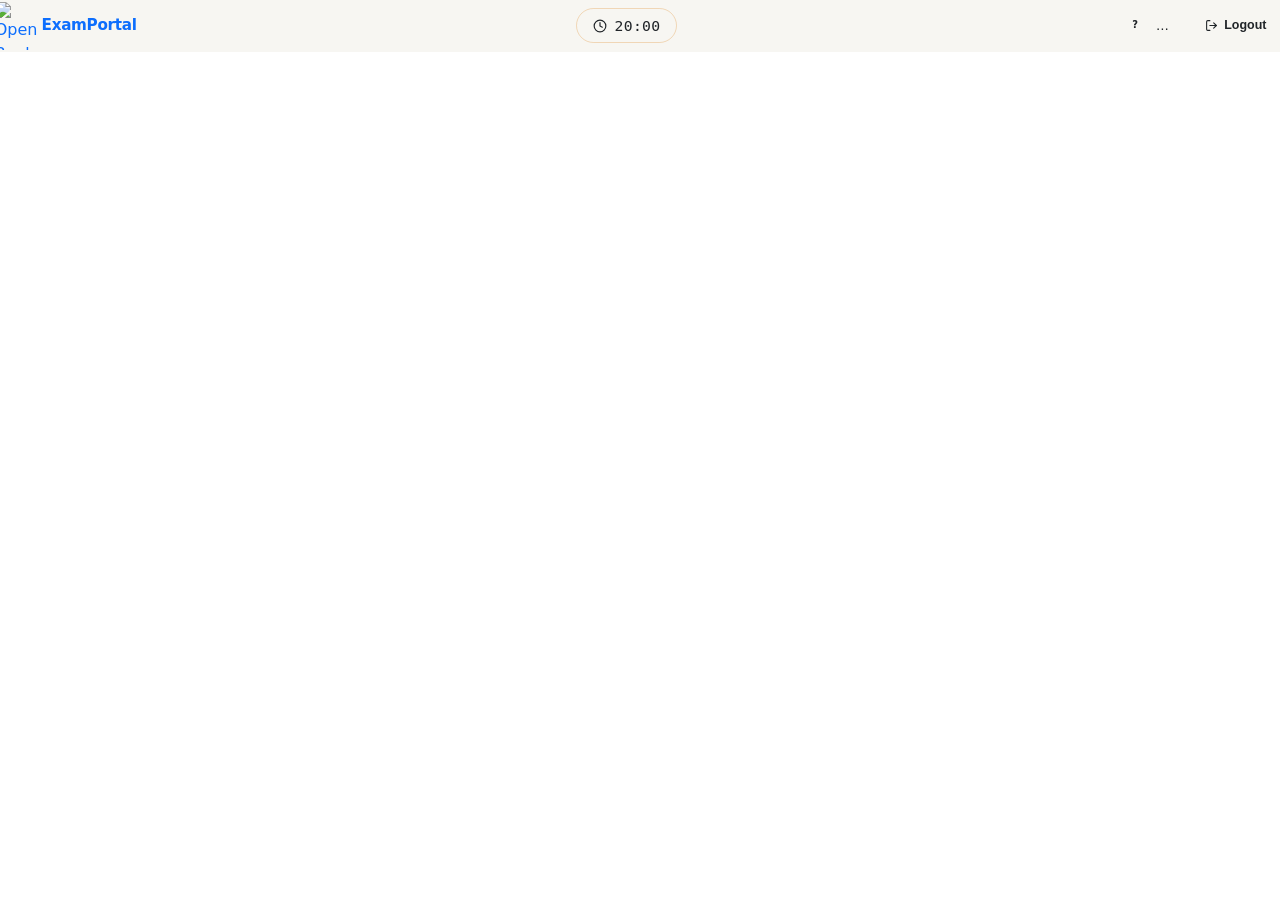
==== Pages/exam.html @ e36f1cc4 "[add] navbar UI: - add navlogo and the website name - add timer - add user name - add logout button " ====
<!doctype html>
<html lang="en">
  <head>
    <meta charset="UTF-8" />
    <meta name="viewport" content="width=device-width, initial-scale=1.0" />
    <title>Exam - ExamPortal</title>
    <link rel="stylesheet" href="../Css/exam.css" />
    <link
      href="https://cdn.jsdelivr.net/npm/bootstrap@5.3.8/dist/css/bootstrap.min.css"
      rel="stylesheet"
      integrity="sha384-sRIl4kxILFvY47J16cr9ZwB07vP4J8+LH7qKQnuqkuIAvNWLzeN8tE5YBujZqJLB"
      crossorigin="anonymous"
    />
    <link rel="icon" href="../Imgs/open-book.png" />
  </head>
  <body>
    <nav class="navbar">
      <a href="#" class="brand">
        <div class="brand-mark">
          <img class="navLogo" src="../Imgs/open-book.png" alt="Open Book" />
        </div>
        <span class="navText">ExamPortal</span>
      </a>
      <div class="timer-pill" id="timerPill">
        <svg
          viewBox="0 0 24 24"
          fill="none"
          stroke="currentColor"
          stroke-width="2"
          stroke-linecap="round"
          stroke-linejoin="round"
        >
          <circle cx="12" cy="12" r="10" />
          <polyline points="12 6 12 12 16 14" />
        </svg>
        <span id="timerDisp">20:00</span>
      </div>
      <div class="nav-right">
        <div class="user-chip">
          <div class="avatar" id="navAv">?</div>
          <span id="navNm">…</span>
        </div>
        <button class="btn-logout" onclick="doLogout()">
          <svg
            viewBox="0 0 24 24"
            fill="none"
            stroke="currentColor"
            stroke-width="2"
            stroke-linecap="round"
            stroke-linejoin="round"
          >
            <path d="M9 21H5a2 2 0 01-2-2V5a2 2 0 012-2h4" />
            <polyline points="16 17 21 12 16 7" />
            <line x1="21" y1="12" x2="9" y2="12" />
          </svg>
          Logout
        </button>
      </div>
    </nav>

    <script
      src="https://cdn.jsdelivr.net/npm/bootstrap@5.3.8/dist/js/bootstrap.bundle.min.js"
      integrity="sha384-FKyoEForCGlyvwx9Hj09JcYn3nv7wiPVlz7YYwJrWVcXK/BmnVDxM+D2scQbITxI"
      crossorigin="anonymous"
    ></script>
    <script src="../scripts/exam.js"></script>
  </body>
</html>
---- Css/exam.css ----
:root {
  --primary-gradient: linear-gradient(135deg, #0093b3, #009695);
  --bg-page: #f0fdfde8;
  --bg-card: #ffffff;
  --text-main: #0b2c3a;
  --text-muted: #64748b;
  --input-focus: #0092b8;
  --text-accent: #009695;
}
.navbar {
  position: sticky;
  top: 0;
  z-index: 200;
  background: rgba(247, 246, 242, 0.94);
  backdrop-filter: blur(16px);
  border-bottom: 1px solid var(--border);
  height: var(--nav-h);
  padding: 0 1.75rem;
  display: flex;
  align-items: center;
  justify-content: space-between;
  gap: 1rem;
}
.brand {
  display: flex;
  align-items: center;
  gap: 0.6rem;
  text-decoration: none;
}
.brand-mark {
  width: 32px;
  height: 32px;
  background: var(--ink);
  border-radius: 8px;
  display: flex;
  align-items: center;
  justify-content: center;
}
.brand-mark svg {
  width: 16px;
  height: 16px;
  stroke: #f7f6f2;
}
.navText {
  font-weight: 800;
  font-size: 0.95rem;
  color: var(--ink);
  letter-spacing: -0.02em;
}
.navLogo {
  width: 48px;
  height: 48px;
}
.timer-pill {
  display: flex;
  align-items: center;
  gap: 0.45rem;
  background: var(--warn-l);
  border: 1.5px solid rgba(217, 119, 6, 0.25);
  border-radius: 100px;
  padding: 0.35rem 1rem;
  font-family: "DM Mono", monospace;
  font-size: 0.92rem;
  font-weight: 500;
  color: var(--warn);
  transition: all 0.3s;
  letter-spacing: 0.02em;
}
.timer-pill.danger {
  background: #fef2f2;
  border-color: rgba(220, 38, 38, 0.3);
  color: var(--danger);
  animation: tpulse 1s ease infinite;
}
@keyframes tpulse {
  0%,
  100% {
    box-shadow: 0 0 0 0 rgba(220, 38, 38, 0);
  }
  50% {
    box-shadow: 0 0 0 4px rgba(220, 38, 38, 0.12);
  }
}
.timer-pill svg {
  width: 14px;
  height: 14px;
}
.nav-right {
  display: flex;
  align-items: center;
  gap: 0.6rem;
}
.user-chip {
  display: flex;
  align-items: center;
  gap: 0.5rem;
  background: var(--card);
  border: 1px solid var(--border);
  border-radius: 100px;
  padding: 0.3rem 0.8rem 0.3rem 0.3rem;
  font-size: 0.8rem;
  color: var(--ink);
}
.avatar {
  width: 26px;
  height: 26px;
  border-radius: 50%;
  background: var(--ink);
  color: var(--bg);
  display: flex;
  align-items: center;
  justify-content: center;
  font-size: 0.62rem;
  font-weight: 800;
  flex-shrink: 0;
}
.btn-logout {
  display: flex;
  align-items: center;
  gap: 0.4rem;
  background: none;
  border: 1.5px solid var(--border);
  border-radius: 8px;
  padding: 0.35rem 0.85rem;
  color: var(--muted);
  font-family: "Sora", sans-serif;
  font-size: 0.78rem;
  font-weight: 600;
  cursor: pointer;
  transition: all 0.2s;
}
.btn-logout:hover {
  border-color: var(--danger);
  color: var(--danger);
  background: #fef2f2;
}
.btn-logout svg {
  width: 13px;
  height: 13px;
}
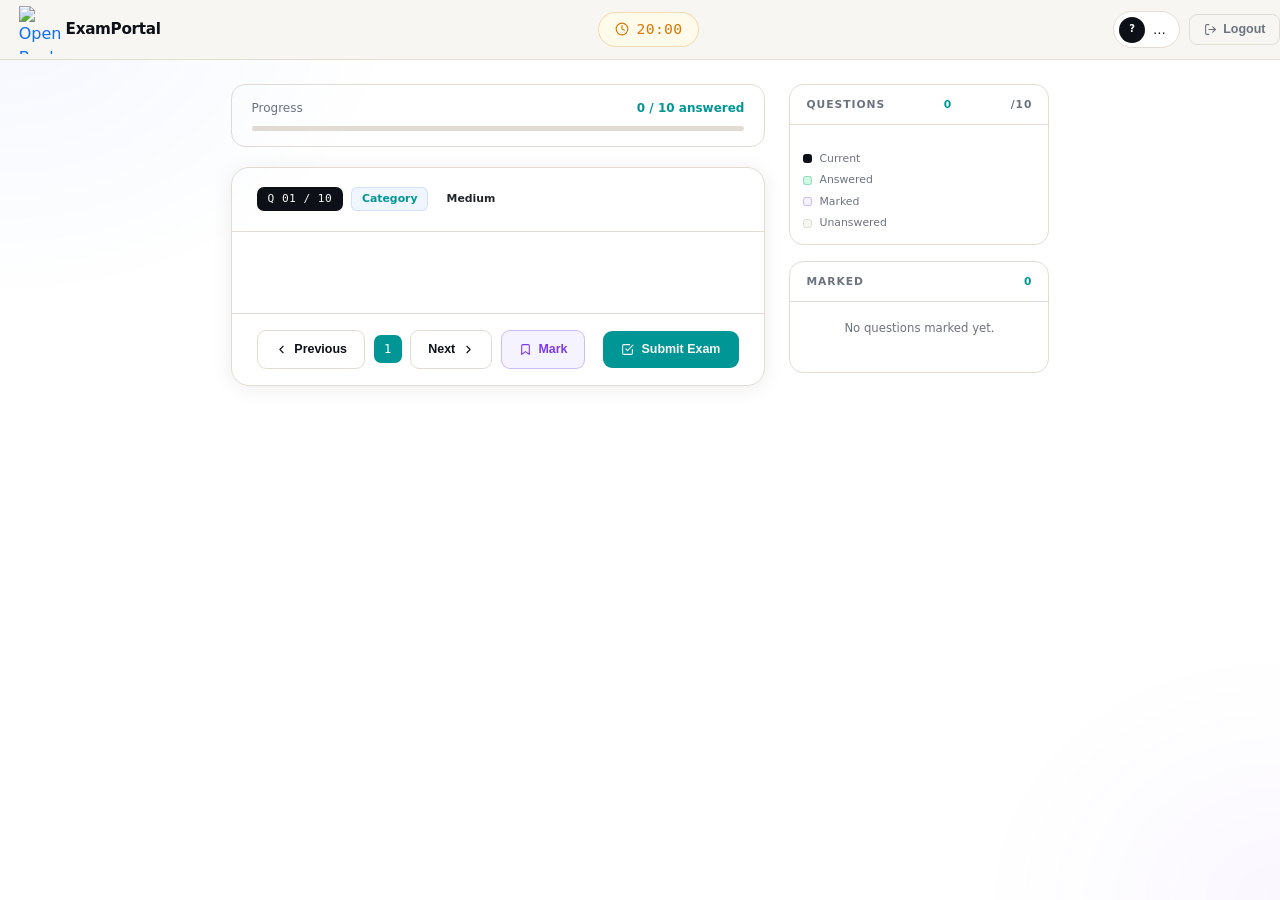
==== commit e55fc91e: "[add] exam page ui: - add progress bar and style it - add container to hold the questions and style " ====
--- a/Pages/exam.html
+++ b/Pages/exam.html
@@ -58,6 +58,348 @@
       </div>
     </nav>
 
+    <div id="examBody" style="display: flex; flex-direction: column; flex: 1">
+      <div class="exam-layout">
+        <div class="main-area">
+          <div class="prog-wrap">
+            <div class="prog-top">
+              <span>Progress</span><strong id="progLbl">0 / 10 answered</strong>
+            </div>
+            <div class="prog-track">
+              <div class="prog-fill" id="progFill" style="width: 0%"></div>
+            </div>
+          </div>
+          <div class="q-card">
+            <div class="q-head">
+              <div class="q-meta">
+                <span class="q-num-badge" id="qBadge">Q 01 / 10</span>
+                <span class="q-cat" id="qCat">Category</span>
+                <span class="q-diff" id="qDiff">Medium</span>
+              </div>
+              <div class="mark-badge" id="markBadge">
+                <svg
+                  viewBox="0 0 24 24"
+                  fill="none"
+                  stroke="currentColor"
+                  stroke-width="2"
+                  stroke-linecap="round"
+                  stroke-linejoin="round"
+                >
+                  <path d="M19 21l-7-5-7 5V5a2 2 0 012-2h10a2 2 0 012 2z" />
+                </svg>
+                Marked for review
+              </div>
+            </div>
+            <div class="q-body">
+              <p class="q-text" id="qTxt"></p>
+              <div class="opts" id="opts"></div>
+            </div>
+            <div class="q-foot">
+              <button class="btn-nav" id="prevBtn" onclick="nav(-1)">
+                <svg
+                  viewBox="0 0 24 24"
+                  fill="none"
+                  stroke="currentColor"
+                  stroke-width="2"
+                  stroke-linecap="round"
+                  stroke-linejoin="round"
+                >
+                  <polyline points="15 18 9 12 15 6" /></svg
+                >Previous
+              </button>
+              <div class="qndisp" id="qnDisp">1</div>
+              <button class="btn-nav" id="nextBtn" onclick="nav(1)">
+                Next<svg
+                  viewBox="0 0 24 24"
+                  fill="none"
+                  stroke="currentColor"
+                  stroke-width="2"
+                  stroke-linecap="round"
+                  stroke-linejoin="round"
+                >
+                  <polyline points="9 18 15 12 9 6" />
+                </svg>
+              </button>
+              <button
+                class="btn-nav btn-mark"
+                id="markBtn"
+                onclick="toggleMark()"
+              >
+                <svg
+                  viewBox="0 0 24 24"
+                  fill="none"
+                  stroke="currentColor"
+                  stroke-width="2"
+                  stroke-linecap="round"
+                  stroke-linejoin="round"
+                >
+                  <path
+                    d="M19 21l-7-5-7 5V5a2 2 0 012-2h10a2 2 0 012 2z"
+                  /></svg
+                >Mark
+              </button>
+              <div class="spacer"></div>
+              <button class="btn-sub" onclick="openModal()">
+                <svg
+                  viewBox="0 0 24 24"
+                  fill="none"
+                  stroke="currentColor"
+                  stroke-width="2"
+                  stroke-linecap="round"
+                  stroke-linejoin="round"
+                >
+                  <polyline points="9 11 12 14 22 4" />
+                  <path
+                    d="M21 12v7a2 2 0 01-2 2H5a2 2 0 01-2-2V5a2 2 0 012-2h11"
+                  /></svg
+                >Submit Exam
+              </button>
+            </div>
+          </div>
+        </div>
+
+        <aside class="sidebar">
+          <div class="sc">
+            <div class="sc-head">Questions <span id="sAns">0</span>/10</div>
+            <div class="q-grid" id="qGrid"></div>
+            <div class="legend">
+              <div class="li">
+                <div class="ld" style="background: var(--ink)"></div>
+                Current
+              </div>
+              <div class="li">
+                <div
+                  class="ld"
+                  style="
+                    background: #d1fae5;
+                    border: 1px solid rgba(5, 150, 105, 0.3);
+                  "
+                ></div>
+                Answered
+              </div>
+              <div class="li">
+                <div
+                  class="ld"
+                  style="
+                    background: var(--mark-l);
+                    border: 1px solid rgba(124, 58, 237, 0.3);
+                  "
+                ></div>
+                Marked
+              </div>
+              <div class="li">
+                <div
+                  class="ld"
+                  style="
+                    background: var(--bg);
+                    border: 1.5px solid var(--border);
+                  "
+                ></div>
+                Unanswered
+              </div>
+            </div>
+          </div>
+          <div class="sc">
+            <div class="sc-head">Marked <span id="mkCnt">0</span></div>
+            <div class="ml" id="markList">
+              <p class="ml-empty">No questions marked yet.</p>
+            </div>
+          </div>
+        </aside>
+      </div>
+    </div>
+
+    <div class="end-screen" id="toScreen">
+      <div class="end-card">
+        <div class="end-hero">
+          <div class="end-ico to">
+            <svg
+              viewBox="0 0 24 24"
+              fill="none"
+              stroke-width="2"
+              stroke-linecap="round"
+              stroke-linejoin="round"
+            >
+              <circle cx="12" cy="12" r="10" />
+              <polyline points="12 6 12 12 16 14" />
+            </svg>
+          </div>
+          <div class="end-tag to">Time's Up</div>
+          <h2 class="end-name" id="toName">Sorry, Student!</h2>
+          <p class="end-msg">
+            Your time has expired. Answers have been auto-submitted. Review
+            below or try again.
+          </p>
+        </div>
+        <div class="end-stats">
+          <div class="est">
+            <div class="est-n" id="to_c" style="color: var(--success)">0</div>
+            <div class="est-l">Correct</div>
+          </div>
+          <div class="est">
+            <div class="est-n" id="to_w" style="color: var(--danger)">0</div>
+            <div class="est-l">Wrong</div>
+          </div>
+          <div class="est">
+            <div class="est-n" id="to_s" style="color: var(--muted)">0</div>
+            <div class="est-l">Skipped</div>
+          </div>
+        </div>
+        <div class="end-acts">
+          <button class="be out" onclick="retake()">
+            <svg
+              viewBox="0 0 24 24"
+              fill="none"
+              stroke="currentColor"
+              stroke-width="2"
+              stroke-linecap="round"
+              stroke-linejoin="round"
+            >
+              <polyline points="1 4 1 10 7 10" />
+              <path d="M3.51 15a9 9 0 102.13-9.36L1 10" /></svg
+            >Retake
+          </button>
+          <button class="be pri" onclick="doLogout()">
+            <svg
+              viewBox="0 0 24 24"
+              fill="none"
+              stroke="currentColor"
+              stroke-width="2"
+              stroke-linecap="round"
+              stroke-linejoin="round"
+            >
+              <path d="M9 21H5a2 2 0 01-2-2V5a2 2 0 012-2h4" />
+              <polyline points="16 17 21 12 16 7" />
+              <line x1="21" y1="12" x2="9" y2="12" /></svg
+            >Logout
+          </button>
+        </div>
+      </div>
+    </div>
+
+    <div class="end-screen" id="grScreen">
+      <div class="end-card">
+        <div class="end-hero">
+          <div class="end-ico ok">
+            <svg
+              viewBox="0 0 24 24"
+              fill="none"
+              stroke-width="2.5"
+              stroke-linecap="round"
+              stroke-linejoin="round"
+            >
+              <polyline points="20 6 9 17 4 12" />
+            </svg>
+          </div>
+          <div class="end-tag ok">Submitted</div>
+          <h2 class="end-name" id="grName">Student!</h2>
+          <p class="end-msg" id="grMsg">Here are your results.</p>
+          <div class="ring-wrap">
+            <svg width="120" height="120" viewBox="0 0 120 120">
+              <circle class="ring-bg" cx="60" cy="60" r="51" />
+              <circle
+                class="ring-p"
+                id="ringP"
+                cx="60"
+                cy="60"
+                r="51"
+                stroke-dasharray="320"
+                stroke-dashoffset="320"
+              />
+            </svg>
+            <div class="ring-c">
+              <div class="ring-pct" id="ringPct">0%</div>
+              <div class="ring-lbl">Score</div>
+            </div>
+          </div>
+        </div>
+        <div class="end-stats">
+          <div class="est">
+            <div class="est-n" id="gr_c" style="color: var(--success)">0</div>
+            <div class="est-l">Correct</div>
+          </div>
+          <div class="est">
+            <div class="est-n" id="gr_w" style="color: var(--danger)">0</div>
+            <div class="est-l">Wrong</div>
+          </div>
+          <div class="est">
+            <div class="est-n" id="gr_s" style="color: var(--muted)">0</div>
+            <div class="est-l">Skipped</div>
+          </div>
+        </div>
+        <div class="rev-area">
+          <div class="rev-ttl">
+            <svg
+              viewBox="0 0 24 24"
+              fill="none"
+              stroke-width="2"
+              stroke-linecap="round"
+              stroke-linejoin="round"
+            >
+              <circle cx="11" cy="11" r="8" />
+              <line x1="21" y1="21" x2="16.65" y2="16.65" /></svg
+            >Answer Review
+          </div>
+          <div id="revList"></div>
+        </div>
+        <div class="end-acts">
+          <button class="be out" onclick="retake()">
+            <svg
+              viewBox="0 0 24 24"
+              fill="none"
+              stroke="currentColor"
+              stroke-width="2"
+              stroke-linecap="round"
+              stroke-linejoin="round"
+            >
+              <polyline points="1 4 1 10 7 10" />
+              <path d="M3.51 15a9 9 0 102.13-9.36L1 10" /></svg
+            >Retake
+          </button>
+          <button class="be pri" onclick="doLogout()">
+            <svg
+              viewBox="0 0 24 24"
+              fill="none"
+              stroke="currentColor"
+              stroke-width="2"
+              stroke-linecap="round"
+              stroke-linejoin="round"
+            >
+              <path d="M9 21H5a2 2 0 01-2-2V5a2 2 0 012-2h4" />
+              <polyline points="16 17 21 12 16 7" />
+              <line x1="21" y1="12" x2="9" y2="12" /></svg
+            >Finish & Logout
+          </button>
+        </div>
+      </div>
+    </div>
+
+    <div class="modal fade" id="subModal" tabindex="-1">
+      <div class="modal-dialog modal-dialog-centered">
+        <div class="modal-content">
+          <div class="modal-header border-0 pb-0">
+            <h5 class="modal-title">Submit Exam?</h5>
+            <button
+              type="button"
+              class="btn-close"
+              data-bs-dismiss="modal"
+            ></button>
+          </div>
+          <div class="modal-body py-3">
+            You have answered <strong id="mAns">0</strong> of
+            <strong>10</strong> questions.<span
+              id="mWarn"
+              style="color: var(--warn)"
+            ></span
+            ><br />Are you sure you want to submit?
+          </div>
+          <div class="modal-footer border-0 pt-0">
+            <button class="be out" data-bs-dismiss="modal">Cancel</button>
+            <button class="be pri" onclick="submitExam()">Submit Now</button>
+          </div>
+        </div>
+      </div>
+    </div>
     <script
       src="https://cdn.jsdelivr.net/npm/bootstrap@5.3.8/dist/js/bootstrap.bundle.min.js"
       integrity="sha384-FKyoEForCGlyvwx9Hj09JcYn3nv7wiPVlz7YYwJrWVcXK/BmnVDxM+D2scQbITxI"
--- a/Css/exam.css
+++ b/Css/exam.css
@@ -1,12 +1,53 @@
 :root {
-  --primary-gradient: linear-gradient(135deg, #0093b3, #009695);
-  --bg-page: #f0fdfde8;
-  --bg-card: #ffffff;
-  --text-main: #0b2c3a;
-  --text-muted: #64748b;
-  --input-focus: #0092b8;
-  --text-accent: #009695;
-}
+  --bg: #f7f6f2;
+  --card: #fff;
+  --ink: #0d1117;
+  --border: #e2ddd4;
+  --accent: #009695;
+  --accent-l: #eff6ff;
+  --success: #059669;
+  --danger: #dc2626;
+  --warn: #d97706;
+  --warn-l: #fffbeb;
+  --mark: #7c3aed;
+  --mark-l: #f5f3ff;
+  --muted: #6b7280;
+  --shadow: 0 2px 20px rgba(13, 17, 23, 0.08);
+  --nav-h: 60px;
+}
+*,
+*::before,
+*::after {
+  box-sizing: border-box;
+  margin: 0;
+  padding: 0;
+}
+body {
+  font-family: "Poppins", sans-serif;
+  background: var(--bg);
+  color: var(--ink);
+  min-height: 100vh;
+  display: flex;
+  flex-direction: column;
+}
+body::before {
+  content: "";
+  position: fixed;
+  inset: 0;
+  background:
+    radial-gradient(
+      ellipse 800px 600px at 0% 0%,
+      rgba(37, 99, 235, 0.05),
+      transparent 50%
+    ),
+    radial-gradient(
+      ellipse 600px 500px at 100% 100%,
+      rgba(124, 58, 237, 0.04),
+      transparent 50%
+    );
+  pointer-events: none;
+}
+
 .navbar {
   position: sticky;
   top: 0;
@@ -26,11 +67,11 @@
   align-items: center;
   gap: 0.6rem;
   text-decoration: none;
+  padding: 0rem 1.5rem;
 }
 .brand-mark {
   width: 32px;
   height: 32px;
-  background: var(--ink);
   border-radius: 8px;
   display: flex;
   align-items: center;
@@ -138,3 +179,738 @@
   width: 13px;
   height: 13px;
 }
+.exam-layout {
+  display: grid;
+  grid-template-columns: 1fr 260px;
+  gap: 1.5rem;
+  max-width: 1200px;
+  margin: 0 auto;
+  padding: 1.5rem;
+  flex: 1;
+  align-items: start;
+}
+.main-area {
+  display: flex;
+  flex-direction: column;
+  gap: 1.25rem;
+}
+.prog-wrap {
+  background: var(--card);
+  border: 1px solid var(--border);
+  border-radius: 14px;
+  padding: 0.9rem 1.25rem;
+}
+.prog-top {
+  display: flex;
+  justify-content: space-between;
+  font-size: 0.75rem;
+  color: var(--muted);
+  margin-bottom: 0.55rem;
+  font-weight: 500;
+}
+.prog-top strong {
+  color: var(--accent);
+}
+.prog-track {
+  height: 5px;
+  background: var(--border);
+  border-radius: 100px;
+  overflow: hidden;
+}
+.prog-fill {
+  height: 100%;
+  background: linear-gradient(90deg, var(--accent), #009695);
+  border-radius: 100px;
+  transition: width 0.5s cubic-bezier(0.34, 1.56, 0.64, 1);
+}
+.q-card {
+  background: var(--card);
+  border: 1px solid var(--border);
+  border-radius: 18px;
+  overflow: hidden;
+  box-shadow: var(--shadow);
+}
+.q-head {
+  padding: 1.2rem 1.6rem;
+  border-bottom: 1px solid var(--border);
+  display: flex;
+  align-items: center;
+  justify-content: space-between;
+  flex-wrap: wrap;
+  gap: 0.5rem;
+}
+.q-meta {
+  display: flex;
+  align-items: center;
+  gap: 0.55rem;
+  flex-wrap: wrap;
+}
+.q-num-badge {
+  background: var(--ink);
+  color: var(--bg);
+  font-family: "DM Mono", monospace;
+  font-size: 0.7rem;
+  border-radius: 7px;
+  padding: 0.24rem 0.65rem;
+  letter-spacing: 0.04em;
+}
+.q-cat {
+  background: var(--accent-l);
+  border: 1px solid rgba(37, 99, 235, 0.15);
+  border-radius: 6px;
+  padding: 0.2rem 0.6rem;
+  font-size: 0.68rem;
+  font-weight: 600;
+  color: var(--accent);
+}
+.q-diff {
+  border-radius: 6px;
+  padding: 0.2rem 0.6rem;
+  font-size: 0.68rem;
+  font-weight: 600;
+}
+.q-diff.easy {
+  background: #d1fae5;
+  color: var(--success);
+}
+.q-diff.medium {
+  background: #fef3c7;
+  color: var(--warn);
+}
+.q-diff.hard {
+  background: #fee2e2;
+  color: var(--danger);
+}
+.mark-badge {
+  display: none;
+  align-items: center;
+  gap: 0.3rem;
+  font-size: 0.7rem;
+  font-weight: 600;
+  color: var(--mark);
+  background: var(--mark-l);
+  border: 1px solid rgba(124, 58, 237, 0.2);
+  border-radius: 6px;
+  padding: 0.22rem 0.6rem;
+}
+.mark-badge.show {
+  display: flex;
+}
+.mark-badge svg {
+  width: 11px;
+  height: 11px;
+}
+.q-body {
+  padding: 1.75rem 1.6rem;
+}
+.q-text {
+  font-size: 1.05rem;
+  font-weight: 400;
+  line-height: 1.8;
+  color: var(--ink);
+  margin-bottom: 1.6rem;
+}
+.opts {
+  display: flex;
+  flex-direction: column;
+  gap: 0.65rem;
+}
+.opt {
+  display: flex;
+  align-items: center;
+  gap: 0.9rem;
+  padding: 0.9rem 1.1rem;
+  border: 1.5px solid var(--border);
+  border-radius: 12px;
+  cursor: pointer;
+  transition: all 0.18s;
+  background: var(--bg);
+}
+.opt:hover {
+  border-color: var(--accent);
+  background: var(--accent-l);
+}
+.opt.sel {
+  border-color: var(--accent);
+  background: var(--accent-l);
+}
+.opt.cor {
+  border-color: var(--success) !important;
+  background: #d1fae5 !important;
+  cursor: default;
+}
+.opt.wrng {
+  border-color: var(--danger) !important;
+  background: #fee2e2 !important;
+  cursor: default;
+}
+.opt-lt {
+  width: 30px;
+  height: 30px;
+  border-radius: 8px;
+  border: 1.5px solid var(--border);
+  display: flex;
+  align-items: center;
+  justify-content: center;
+  font-family: "DM Mono", monospace;
+  font-size: 0.72rem;
+  font-weight: 500;
+  color: var(--muted);
+  flex-shrink: 0;
+  transition: all 0.18s;
+  background: var(--card);
+}
+.opt.sel .opt-lt {
+  background: var(--accent);
+  border-color: var(--accent);
+  color: #fff;
+}
+.opt.cor .opt-lt {
+  background: var(--success);
+  border-color: var(--success);
+  color: #fff;
+}
+.opt.wrng .opt-lt {
+  background: var(--danger);
+  border-color: var(--danger);
+  color: #fff;
+}
+.opt-txt {
+  font-size: 0.88rem;
+  color: var(--ink);
+  flex: 1;
+  line-height: 1.5;
+}
+.opt-ico {
+  width: 16px;
+  height: 16px;
+  opacity: 0;
+  flex-shrink: 0;
+  transition: opacity 0.2s;
+}
+.opt.sel .opt-ico,
+.opt.cor .opt-ico,
+.opt.wrng .opt-ico {
+  opacity: 1;
+}
+.q-foot {
+  padding: 1rem 1.6rem;
+  border-top: 1px solid var(--border);
+  display: flex;
+  align-items: center;
+  gap: 0.55rem;
+  flex-wrap: wrap;
+}
+.btn-nav {
+  display: flex;
+  align-items: center;
+  gap: 0.4rem;
+  padding: 0.55rem 1.05rem;
+  border-radius: 9px;
+  border: 1.5px solid var(--border);
+  background: var(--card);
+  color: var(--ink);
+  font-family: "Sora", sans-serif;
+  font-weight: 600;
+  font-size: 0.78rem;
+  cursor: pointer;
+  transition: all 0.18s;
+}
+.btn-nav:hover:not(:disabled) {
+  border-color: var(--accent);
+  color: var(--accent);
+  background: var(--accent-l);
+}
+.btn-nav:disabled {
+  opacity: 0.35;
+  cursor: not-allowed;
+}
+.btn-nav svg {
+  width: 13px;
+  height: 13px;
+}
+.qndisp {
+  display: flex;
+  align-items: center;
+  justify-content: center;
+  width: 28px;
+  height: 28px;
+  background: var(--accent);
+  color: #fff;
+  border-radius: 7px;
+  font-family: "DM Mono", monospace;
+  font-size: 0.75rem;
+  font-weight: 500;
+  flex-shrink: 0;
+}
+.btn-mark {
+  background: none;
+  border: 1.5px solid rgba(124, 58, 237, 0.3);
+  color: var(--mark);
+  background: var(--mark-l);
+}
+.btn-mark:hover:not(:disabled) {
+  border-color: var(--mark);
+  background: #ede9fe;
+}
+.btn-mark.on {
+  background: var(--mark) !important;
+  color: #fff !important;
+  border-color: var(--mark) !important;
+}
+.spacer {
+  flex: 1;
+}
+.btn-sub {
+  display: flex;
+  align-items: center;
+  gap: 0.45rem;
+  padding: 0.55rem 1.15rem;
+  border-radius: 9px;
+  border: none;
+  background: var(--accent);
+  color: var(--bg);
+  font-family: "Sora", sans-serif;
+  font-weight: 700;
+  font-size: 0.78rem;
+  cursor: pointer;
+  transition: all 0.2s;
+}
+.btn-sub:hover {
+  transform: translateY(-1px);
+  box-shadow: 0 6px 20px rgba(13, 17, 23, 0.2);
+}
+.btn-sub svg {
+  width: 13px;
+  height: 13px;
+}
+.sidebar {
+  position: sticky;
+  top: calc(var(--nav-h) + 1.5rem);
+  display: flex;
+  flex-direction: column;
+  gap: 1rem;
+}
+.sc {
+  background: var(--card);
+  border: 1px solid var(--border);
+  border-radius: 14px;
+  overflow: hidden;
+}
+.sc-head {
+  padding: 0.72rem 1rem;
+  border-bottom: 1px solid var(--border);
+  font-size: 0.67rem;
+  font-weight: 700;
+  letter-spacing: 0.09em;
+  text-transform: uppercase;
+  color: var(--muted);
+  display: flex;
+  justify-content: space-between;
+  align-items: center;
+}
+.sc-head span {
+  color: var(--accent);
+}
+.q-grid {
+  display: grid;
+  grid-template-columns: repeat(5, 1fr);
+  gap: 0.38rem;
+  padding: 0.8rem;
+}
+.qb {
+  aspect-ratio: 1;
+  border-radius: 7px;
+  border: 1.5px solid var(--border);
+  background: var(--bg);
+  color: var(--muted);
+  font-family: "DM Mono", monospace;
+  font-size: 0.7rem;
+  cursor: pointer;
+  transition: all 0.18s;
+  display: flex;
+  align-items: center;
+  justify-content: center;
+}
+.qb:hover {
+  border-color: var(--accent);
+  color: var(--accent);
+}
+.qb.cur {
+  background: var(--ink);
+  border-color: var(--ink);
+  color: var(--bg);
+}
+.qb.ans {
+  background: #d1fae5;
+  border-color: rgba(5, 150, 105, 0.4);
+  color: var(--success);
+}
+.qb.mkd {
+  background: var(--mark-l);
+  border-color: rgba(124, 58, 237, 0.3);
+  color: var(--mark);
+}
+.legend {
+  padding: 0 0.8rem 0.8rem;
+  display: flex;
+  flex-direction: column;
+  gap: 0.32rem;
+}
+.li {
+  display: flex;
+  align-items: center;
+  gap: 0.45rem;
+  font-size: 0.68rem;
+  color: var(--muted);
+}
+.ld {
+  width: 9px;
+  height: 9px;
+  border-radius: 3px;
+  flex-shrink: 0;
+}
+.ml {
+  padding: 0.72rem;
+}
+.ml-empty {
+  font-size: 0.73rem;
+  color: var(--muted);
+  text-align: center;
+  padding: 0.4rem 0;
+  font-weight: 300;
+}
+.mi {
+  display: flex;
+  align-items: center;
+  gap: 0.5rem;
+  padding: 0.42rem 0.58rem;
+  border-radius: 8px;
+  background: var(--mark-l);
+  border: 1px solid rgba(124, 58, 237, 0.15);
+  margin-bottom: 0.32rem;
+  cursor: pointer;
+  transition: all 0.15s;
+}
+.mi:last-child {
+  margin-bottom: 0;
+}
+.mi:hover {
+  border-color: var(--mark);
+}
+.mi-n {
+  width: 22px;
+  height: 22px;
+  border-radius: 6px;
+  background: var(--mark);
+  color: #fff;
+  display: flex;
+  align-items: center;
+  justify-content: center;
+  font-family: "DM Mono", monospace;
+  font-size: 0.64rem;
+  flex-shrink: 0;
+}
+.mi-t {
+  font-size: 0.7rem;
+  color: var(--mark);
+  font-weight: 600;
+  flex: 1;
+  white-space: nowrap;
+  overflow: hidden;
+  text-overflow: ellipsis;
+}
+.end-screen {
+  display: none;
+  flex: 1;
+  align-items: center;
+  justify-content: center;
+  padding: 2rem 1.25rem;
+  position: relative;
+  z-index: 1;
+}
+.end-card {
+  width: 100%;
+  max-width: 680px;
+  background: var(--card);
+  border: 1px solid var(--border);
+  border-radius: 24px;
+  overflow: hidden;
+  box-shadow: var(--shadow);
+  animation: fu 0.6s cubic-bezier(0.16, 1, 0.3, 1) both;
+}
+@keyframes fu {
+  from {
+    opacity: 0;
+    transform: translateY(20px);
+  }
+  to {
+    opacity: 1;
+    transform: translateY(0);
+  }
+}
+.end-hero {
+  padding: 2.5rem 2rem;
+  text-align: center;
+  border-bottom: 1px solid var(--border);
+}
+.end-ico {
+  width: 70px;
+  height: 70px;
+  border-radius: 50%;
+  display: flex;
+  align-items: center;
+  justify-content: center;
+  margin: 0 auto 1.2rem;
+}
+.end-ico svg {
+  width: 30px;
+  height: 30px;
+}
+.end-ico.to {
+  background: #fee2e2;
+}
+.end-ico.to svg {
+  stroke: var(--danger);
+}
+.end-ico.ok {
+  background: #d1fae5;
+}
+.end-ico.ok svg {
+  stroke: var(--success);
+}
+.end-tag {
+  display: inline-block;
+  border-radius: 100px;
+  padding: 0.26rem 0.82rem;
+  font-size: 0.67rem;
+  font-weight: 700;
+  letter-spacing: 0.08em;
+  text-transform: uppercase;
+  margin-bottom: 0.7rem;
+}
+.end-tag.to {
+  background: #fee2e2;
+  color: var(--danger);
+}
+.end-tag.ok {
+  background: #d1fae5;
+  color: var(--success);
+}
+.end-name {
+  font-size: 1.55rem;
+  font-weight: 800;
+  letter-spacing: -0.025em;
+  color: var(--ink);
+  margin-bottom: 0.45rem;
+}
+.end-msg {
+  font-size: 0.86rem;
+  color: var(--muted);
+  line-height: 1.7;
+  font-weight: 300;
+  max-width: 400px;
+  margin: 0 auto;
+}
+.ring-wrap {
+  width: 120px;
+  height: 120px;
+  position: relative;
+  margin: 1.5rem auto 0.4rem;
+}
+.ring-wrap svg {
+  transform: rotate(-90deg);
+}
+.ring-bg {
+  fill: none;
+  stroke: var(--border);
+  stroke-width: 9;
+}
+.ring-p {
+  fill: none;
+  stroke-width: 9;
+  stroke-linecap: round;
+  transition: stroke-dashoffset 1.2s cubic-bezier(0.34, 1.1, 0.64, 1);
+}
+.ring-c {
+  position: absolute;
+  inset: 0;
+  display: flex;
+  flex-direction: column;
+  align-items: center;
+  justify-content: center;
+}
+.ring-pct {
+  font-size: 1.6rem;
+  font-weight: 800;
+  letter-spacing: -0.02em;
+  line-height: 1;
+}
+.ring-lbl {
+  font-size: 0.6rem;
+  text-transform: uppercase;
+  letter-spacing: 0.08em;
+  color: var(--muted);
+  margin-top: 2px;
+}
+.end-stats {
+  display: grid;
+  grid-template-columns: repeat(3, 1fr);
+  border-top: 1px solid var(--border);
+}
+.est {
+  padding: 1.25rem;
+  text-align: center;
+  border-right: 1px solid var(--border);
+}
+.est:last-child {
+  border-right: none;
+}
+.est-n {
+  font-size: 1.6rem;
+  font-weight: 800;
+  line-height: 1;
+  margin-bottom: 0.3rem;
+}
+.est-l {
+  font-size: 0.67rem;
+  text-transform: uppercase;
+  letter-spacing: 0.07em;
+  color: var(--muted);
+}
+.rev-area {
+  padding: 1.5rem;
+}
+.rev-ttl {
+  font-size: 0.83rem;
+  font-weight: 700;
+  color: var(--ink);
+  margin-bottom: 0.9rem;
+  display: flex;
+  align-items: center;
+  gap: 0.4rem;
+}
+.rev-ttl svg {
+  width: 13px;
+  height: 13px;
+  stroke: var(--accent);
+}
+.ri {
+  border: 1px solid var(--border);
+  border-radius: 10px;
+  padding: 0.9rem 1rem;
+  margin-bottom: 0.55rem;
+  background: var(--bg);
+}
+.ri-q {
+  font-size: 0.8rem;
+  line-height: 1.55;
+  color: var(--ink);
+  margin-bottom: 0.6rem;
+}
+.ra {
+  display: flex;
+  align-items: flex-start;
+  gap: 0.45rem;
+  font-size: 0.76rem;
+  padding: 0.32rem 0.6rem;
+  border-radius: 7px;
+  line-height: 1.45;
+}
+.ra + .ra {
+  margin-top: 0.28rem;
+}
+.ra.c {
+  background: #d1fae5;
+  color: var(--success);
+}
+.ra.w {
+  background: #fee2e2;
+  color: var(--danger);
+}
+.ra.s {
+  background: #f3f4f6;
+  color: var(--muted);
+}
+.ra svg {
+  width: 10px;
+  height: 10px;
+  flex-shrink: 0;
+  margin-top: 2px;
+}
+.end-acts {
+  padding: 1.2rem 1.5rem;
+  border-top: 1px solid var(--border);
+  display: flex;
+  gap: 0.6rem;
+  justify-content: flex-end;
+}
+.be {
+  display: flex;
+  align-items: center;
+  gap: 0.4rem;
+  padding: 0.62rem 1.25rem;
+  border-radius: 10px;
+  font-family: "Sora", sans-serif;
+  font-weight: 700;
+  font-size: 0.8rem;
+  cursor: pointer;
+  transition: all 0.2s;
+  border: none;
+  text-decoration: none;
+}
+.be.out {
+  border: 1.5px solid var(--border);
+  background: none;
+  color: var(--ink);
+}
+.be.out:hover {
+  border-color: var(--accent);
+  color: var(--accent);
+}
+.be.pri {
+  background: var(--ink);
+  color: var(--bg);
+}
+.be.pri:hover {
+  transform: translateY(-1px);
+  box-shadow: 0 6px 20px rgba(13, 17, 23, 0.2);
+}
+.be svg {
+  width: 13px;
+  height: 13px;
+}
+.modal-content {
+  background: var(--card) !important;
+  border: 1px solid var(--border) !important;
+  border-radius: 16px !important;
+}
+.modal-header,
+.modal-footer {
+  border-color: var(--border) !important;
+}
+.modal-title {
+  font-family: "Sora", sans-serif;
+  font-weight: 700;
+  font-size: 0.92rem;
+  color: var(--ink);
+}
+.modal-body {
+  font-size: 0.83rem;
+  color: var(--muted);
+  line-height: 1.6;
+}
+.modal-body strong {
+  color: var(--accent);
+}
+@media (max-width: 900px) {
+  .exam-layout {
+    grid-template-columns: 1fr;
+  }
+  .sidebar {
+    position: static;
+  }
+  .nav-center {
+    display: none;
+  }
+}
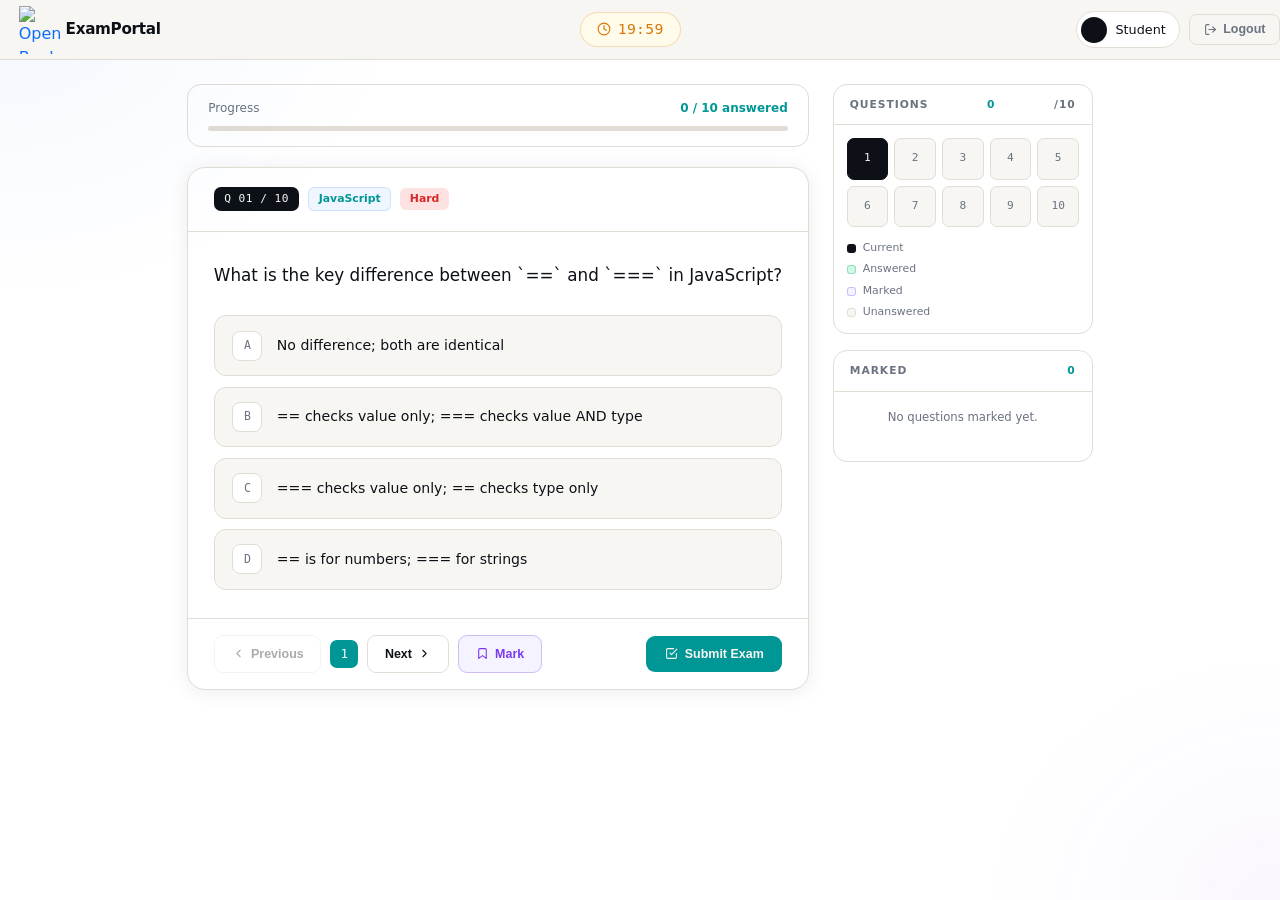
==== commit 4f222f44: "[add] the validation of the exam main page: - add Questions Bank - add Question and Answer Functions" ====
--- a/Pages/exam.html
+++ b/Pages/exam.html
@@ -405,6 +405,6 @@
       integrity="sha384-FKyoEForCGlyvwx9Hj09JcYn3nv7wiPVlz7YYwJrWVcXK/BmnVDxM+D2scQbITxI"
       crossorigin="anonymous"
     ></script>
-    <script src="../scripts/exam.js"></script>
+    <script src="../Js/exam.js"></script>
   </body>
 </html>
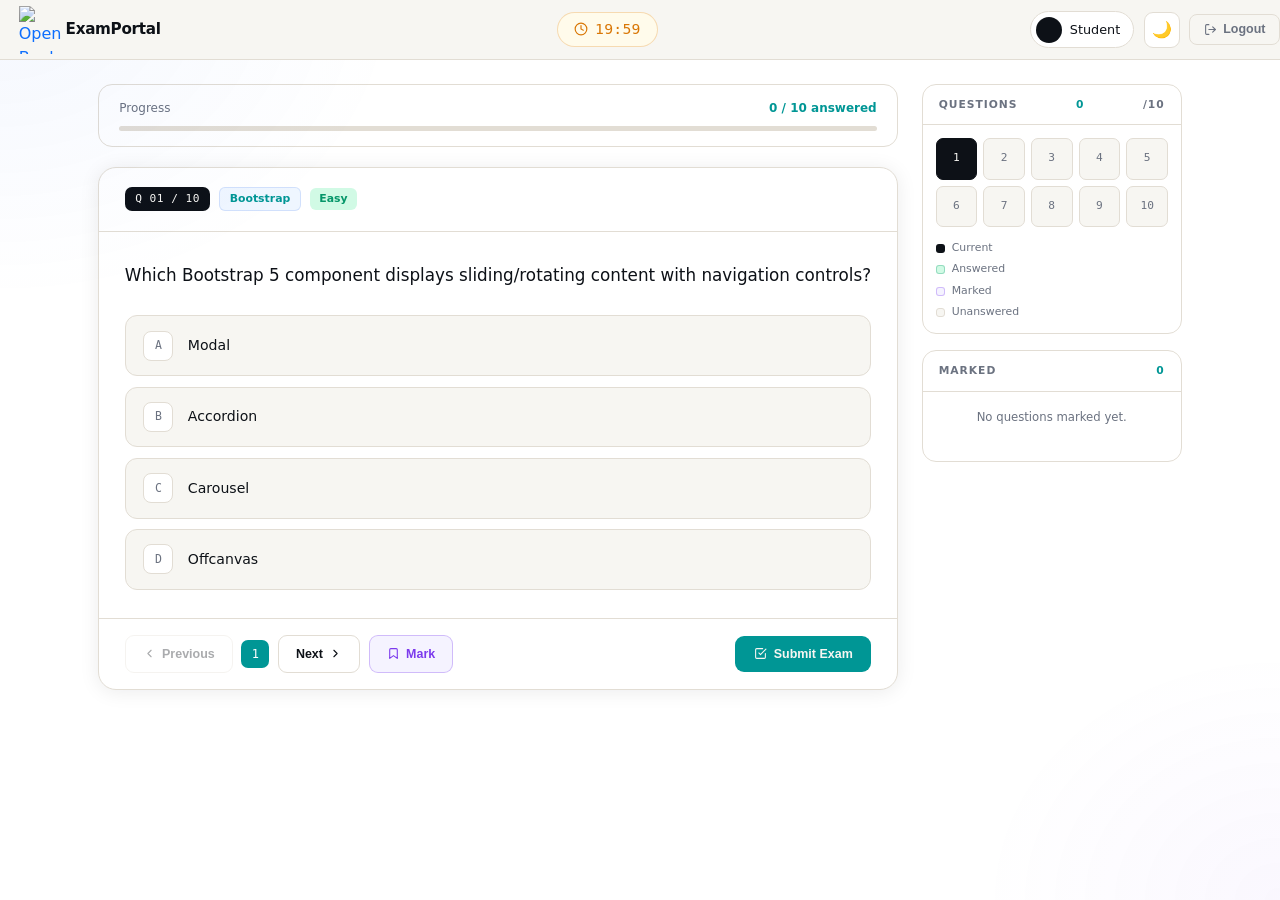
==== commit 84b6ce11: "[add] dark mode to the main page" ====
--- a/Pages/exam.html
+++ b/Pages/exam.html
@@ -35,11 +35,15 @@
         </svg>
         <span id="timerDisp">20:00</span>
       </div>
+
       <div class="nav-right">
         <div class="user-chip">
           <div class="avatar" id="navAv">?</div>
           <span id="navNm">…</span>
         </div>
+        <button id="theme-toggle" class="theme-btn">
+          <span id="theme-icon">🌙</span>
+        </button>
         <button class="btn-logout" onclick="doLogout()">
           <svg
             viewBox="0 0 24 24"
@@ -406,5 +410,6 @@
       crossorigin="anonymous"
     ></script>
     <script src="../Js/exam.js"></script>
+    <script src="../Js/theme.js"></script>
   </body>
 </html>
--- a/Css/exam.css
+++ b/Css/exam.css
@@ -15,6 +15,23 @@
   --shadow: 0 2px 20px rgba(13, 17, 23, 0.08);
   --nav-h: 60px;
 }
+[data-theme="dark"] {
+  --bg: #0d1117;
+  --card: #161b27;
+  --ink: #e6edf3;
+  --border: #21293a;
+  --accent: #00c4c3;
+  --accent-l: #0a2a2a;
+  --success: #22c55e;
+  --danger: #f87171;
+  --warn: #fbbf24;
+  --warn-l: #1f1a0e;
+  --mark: #a78bfa;
+  --mark-l: #1e1730;
+  --muted: #7d8fa3;
+  --shadow: 0 2px 20px rgba(0, 0, 0, 0.4);
+}
+
 *,
 *::before,
 *::after {
@@ -91,6 +108,11 @@
 .navLogo {
   width: 48px;
   height: 48px;
+  transition: filter 0.25s ease;
+}
+
+[data-theme="dark"] .navLogo {
+  filter: invert(1);
 }
 .timer-pill {
   display: flex;
@@ -914,3 +936,120 @@
     display: none;
   }
 }
+
+/* ── Smooth transition on theme switch ── */
+*,
+*::before,
+*::after {
+  transition:
+    background-color 0.25s ease,
+    border-color 0.25s ease,
+    color 0.25s ease;
+}
+
+/* ── Navbar ── */
+[data-theme="dark"] .navbar {
+  background: rgba(13, 17, 23, 0.92);
+}
+
+/* ── Answer options ── */
+[data-theme="dark"] .opt {
+  background: #0d1117;
+}
+[data-theme="dark"] .opt:hover,
+[data-theme="dark"] .opt.sel {
+  background: var(--accent-l);
+}
+[data-theme="dark"] .opt-lt {
+  background: #161b27;
+}
+[data-theme="dark"] .opt.cor {
+  background: rgba(34, 197, 94, 0.12) !important;
+}
+[data-theme="dark"] .opt.wrng {
+  background: rgba(248, 113, 113, 0.12) !important;
+}
+
+/* ── Question grid buttons ── */
+[data-theme="dark"] .qb {
+  background: #0d1117;
+}
+
+/* ── Legend dots ── */
+[data-theme="dark"] .li .ld[style*="#d1fae5"] {
+  background: rgba(34, 197, 94, 0.2) !important;
+}
+
+/* ── Sidebar + cards ── */
+[data-theme="dark"] .sc,
+[data-theme="dark"] .q-card,
+[data-theme="dark"] .prog-wrap {
+  background: var(--card);
+}
+
+/* ── Review items ── */
+[data-theme="dark"] .ri {
+  background: #0d1117;
+}
+[data-theme="dark"] .ra.c {
+  background: rgba(34, 197, 94, 0.12);
+}
+[data-theme="dark"] .ra.w {
+  background: rgba(248, 113, 113, 0.12);
+}
+[data-theme="dark"] .ra.s {
+  background: rgba(125, 143, 163, 0.1);
+}
+
+/* ── End screen icons ── */
+[data-theme="dark"] .end-ico.ok {
+  background: rgba(34, 197, 94, 0.15);
+}
+[data-theme="dark"] .end-ico.to {
+  background: rgba(248, 113, 113, 0.15);
+}
+[data-theme="dark"] .end-tag.ok {
+  background: rgba(34, 197, 94, 0.15);
+}
+[data-theme="dark"] .end-tag.to {
+  background: rgba(248, 113, 113, 0.15);
+}
+
+/* ── Bootstrap modal ── */
+[data-theme="dark"] .modal-content {
+  background: #161b27 !important;
+  border-color: #21293a !important;
+}
+[data-theme="dark"] .btn-close {
+  filter: invert(1);
+  opacity: 0.6;
+}
+
+/* ── Theme toggle button ── */
+.theme-btn {
+  width: 36px;
+  height: 36px;
+  border-radius: 9px;
+  border: 1.5px solid var(--border);
+  background: var(--card);
+  cursor: pointer;
+  font-size: 1rem;
+  display: flex;
+  align-items: center;
+  justify-content: center;
+  transition:
+    border-color 0.2s,
+    background 0.2s;
+}
+
+.theme-btn:hover {
+  border-color: var(--accent);
+  background: var(--accent-l);
+}
+html[data-theme="dark"] {
+  background: #0d1117;
+}
+
+html[data-theme="dark"] body {
+  background: #0d1117 !important;
+}
